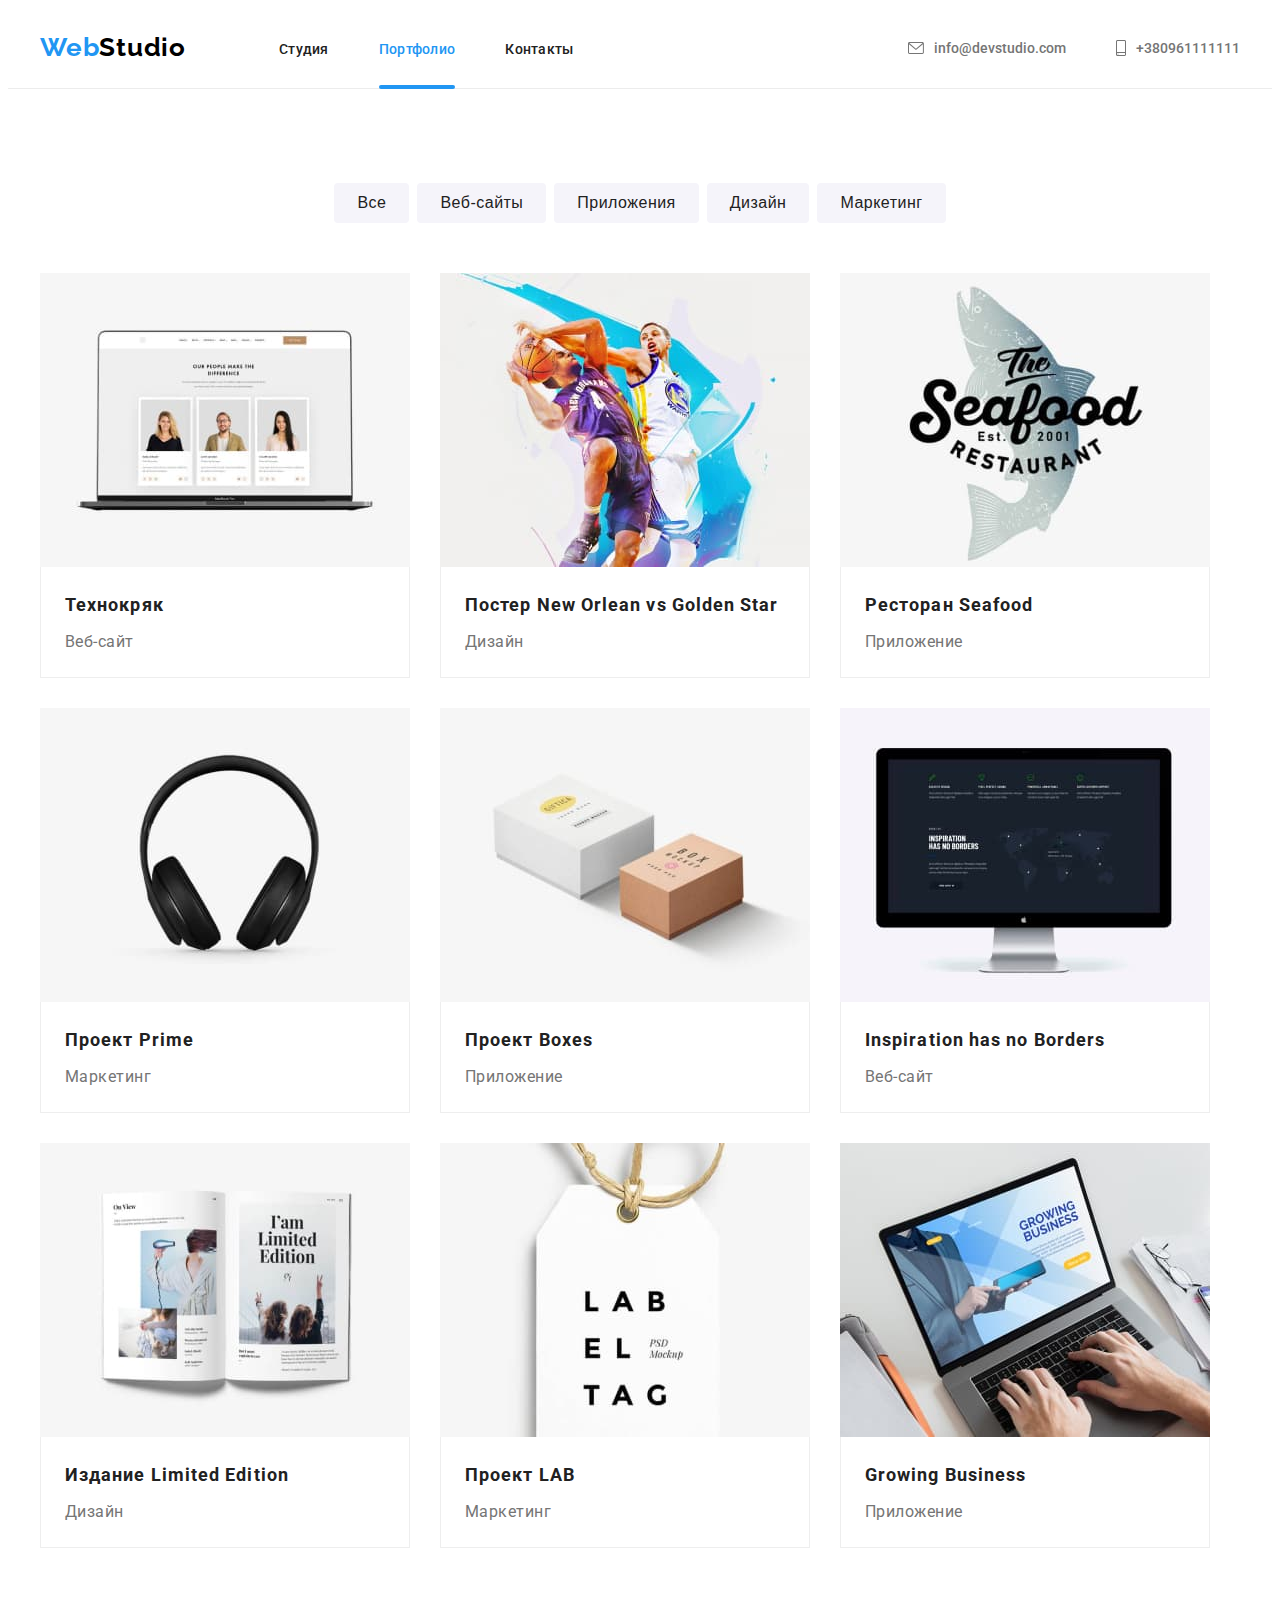
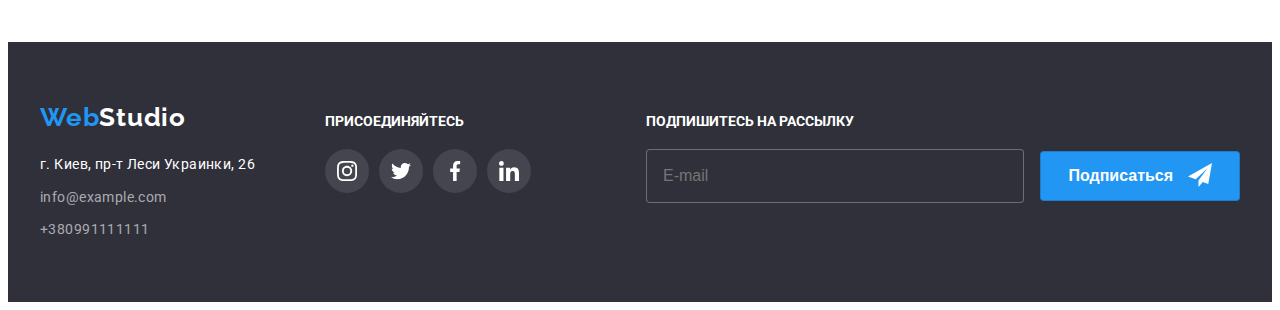
==== portfolio.html @ 917a26b0 "nev" ====
<!DOCTYPE html>
<html lang="ru">
    <head>
        <meta charset="UTF-8">
        <title>homework1</title>
        <link rel="preconnect" href="https://fonts.googleapis.com">
        <link rel="preconnect" href="https://fonts.gstatic.com" crossorigin>
        <link href="https://fonts.googleapis.com/css2?family=Raleway:wght@700&family=Roboto:wght@400;500;700;900&display=swap" rel="stylesheet">
        <link rel="stylesheet" href="https://cdnjs.cloudflare.com/ajax/libs/modern-normalize/1.1.0/modern-normalize.min.css" integrity="sha512-wpPYUAdjBVSE4KJnH1VR1HeZfpl1ub8YT/NKx4PuQ5NmX2tKuGu6U/JRp5y+Y8XG2tV+wKQpNHVUX03MfMFn9Q==" crossorigin="anonymous" referrerpolicy="no-referrer" />
        <link rel="stylesheet" href="./css/styles.css">
    </head>
    <body>
        <!--header-->
        <header class="header"> 
            <div class="container header-container">
            <a class="link header-logo-link" href="">Web<span style="color: black;">Studio</span></a>
            <nav class="nav">
                <ul class="list nav-list">
                    <li class="nav-item"><a class="link" href="./index.html">Студия</a></li>
                    <li class="nav-item"><a class="link link-current" href="./portfolio.html">Портфолио</a></li>
                    <li class="nav-item"><a class="link" href="">Контакты</a></li>
                </ul>
            </nav>
            <ul class="list header-contact">
                <li class=" item header-item">
                    <a class="link link-letter" href="mailto:info@devstudio.com">
                    <svg class="contact-letter" width="16" height="12" >
                        <use href="images/icons.svg#icon-envelope-1"></use>
                    </svg>   
                        info@devstudio.com</a></li>
                <li class="header-item">
                    <a class="link link-letter" href="tel:+380961111111">
                        <svg class="contact-phone" >
                            <use href="images/icons.svg#icon-smartphone-1"></use>
                        </svg>     
                        +380961111111
                    </a></li>
            </ul>
        </div>
        </header>   
    <main>
        <section class="content">
            <div class="container">
            <h1 class="visually-hidden">Фильтры</h1>
        <ul class="list filters-list">
            <li class="filters-item"><button class="filters-btn" type="button">Все</a></li>
            <li class="filters-item"><button class="filters-btn" type="button">Веб-сайты</button></li>
            <li class="filters-item"><button class="filters-btn" type="button">Приложения</button></li>
            <li class="filters-item"><button class="filters-btn" type="button">Дизайн</button></li>
            <li class="filters-item"><button class="filters-btn" type="button">Маркетинг</button></li>
        </ul>
        
   

        <h2 class="visually-hidden content">Секция2</h2>
        <ul class="list content-list">
            <li class="content-item" >
                <a class="link content-link" href="">
                    <div class="content-div">  
                    <img class="images" src="./images/portfolio/img1.jpg" width="370" alt="фото">
                    <div class="content-div-overlay" >
                    <p class="content-text-hidden">Технокряк это современная площадка распространения коронавируса. Компании используют эту платформу для цифрового шпионажа и атак на защищённые сервера конкурентов.</p>
                </div>
            </div>
            <div class="content-border">
                <h3 class="content-title">Технокряк</h3>
        <p class="content-text">Веб-сайт</p>
    </div>
    </a>
    </li>
            <li class="content-item" >
                <a class="link content-link" href="">
                    <div class="content-div">  
                    <img class="images" src="./images/portfolio/img2.jpg" width="370" alt="фото">
                    <div class="content-div-overlay" >
                        <p class="content-text-hidden">Технокряк это современная площадка распространения коронавируса. Компании используют эту платформу для цифрового шпионажа и атак на защищённые сервера конкурентов.</p>
                    </div>
                </div>
                    <div class="content-border">
                <h3 class="content-title">Постер New Orlean vs Golden Star</h3>
        <p class="content-text">Дизайн</p>
    </div>
    </a>
    </li>
            <li class="content-item" >
                <a class="link content-link" href="">
                    <div class="content-div" >
                    <img class="images" src="./images/portfolio/img3.jpg" width="370" alt="фото">
                    <div class="content-div-overlay" >
                    <p class="content-text-hidden">Технокряк это современная площадка распространения коронавируса. Компании используют эту платформу для цифрового шпионажа и атак на защищённые сервера конкурентов.</p>
                </div>
            </div>
                <div class="content-border">
                <h3 class="content-title">Ресторан Seafood</h3>
        <p class="content-text">Приложение</p>
    </div>
    </a>
    </li>
            <li class="content-item" >
                <a class="link content-link" href="">
                    <div class="content-div" >
                    <img class="images" src="./images/portfolio/img4.jpg" width="370" alt="фото">
                <div class="content-div-overlay" >
                    <p class="content-text-hidden">Технокряк это современная площадка распространения коронавируса. Компании используют эту платформу для цифрового шпионажа и атак на защищённые сервера конкурентов.</p>
                </div>
            </div>
                <div class="content-border">
                <h3 class="content-title">Проект Prime</h3>
        <p class="content-text">Маркетинг</p>
    </div>
    </a>
    </li>
            <li class="content-item" >
                <a class="link content-link" href="">
                    <div class="content-div" >
                    <img class="images" src="./images/portfolio/img5.jpg" width="370" alt="фото">
                <div class="content-div-overlay" >
                    <p class="content-text-hidden">Технокряк это современная площадка распространения коронавируса. Компании используют эту платформу для цифрового шпионажа и атак на защищённые сервера конкурентов.</p>
                </div>
            </div>
                <div class="content-border">
                <h3 class="content-title">Проект Boxes</h3>
        <p class="content-text">Приложение</p>
    </div>
    </a>
    </li>
            <li class="content-item" >
                <a class="link content-link" href="">
                    <div class="content-div" >
                    <img class="images" src="./images/portfolio/img6.jpg" width="370" alt="фото">
                <div class="content-div-overlay" >
                    <p class="content-text-hidden">Технокряк это современная площадка распространения коронавируса. Компании используют эту платформу для цифрового шпионажа и атак на защищённые сервера конкурентов.</p>
                </div>
            </div>
                <div class="content-border">
                <h3 class="content-title">Inspiration has no Borders</h3>
        <p class="content-text">Веб-сайт</p>
    </div>
    </a>
    </li>
            <li class="content-item" >
                <a class="link content-link" href="">
                    <div class="content-div" >
                    <img class="images" src="./images/portfolio/img7.jpg" width="370" alt="фото">
                <div class="content-div-overlay" >
                    <p class="content-text-hidden">Технокряк это современная площадка распространения коронавируса. Компании используют эту платформу для цифрового шпионажа и атак на защищённые сервера конкурентов.</p>
                </div>
            </div>
                <div class="content-border">
                <h3 class="content-title">Издание Limited Edition</h3>
        <p class="content-text">Дизайн</p>
    </div>
    </a>
    </li>
            <li class="content-item" >
                <a class="link content-link"  href="">
                    <div class="content-div" >
                    <img class="images" src="./images/portfolio/img8.jpg" width="370" alt="фото">
                <div class="content-div-overlay" >
                    <p class="content-text-hidden">Технокряк это современная площадка распространения коронавируса. Компании используют эту платформу для цифрового шпионажа и атак на защищённые сервера конкурентов.</p>
                </div>
            </div>
                <div class="content-border">
                <h3 class="content-title">Проект LAB</h3>
        <p class="content-text">Маркетинг</p>
    </div>
    </a>
    </li>
            <li class="content-item" >
                <a class="link content-link" href="">
                    <div class="content-div" >
                    <img class="images" src="./images/portfolio/img9.jpg" width="370" alt="фото">
                <div class="content-div-overlay" >
                    <p class="content-text-hidden">Технокряк это современная площадка распространения коронавируса. Компании используют эту платформу для цифрового шпионажа и атак на защищённые сервера конкурентов.</p>
                </div>
            </div>
                <div class="content-border">
                <h3 class="content-title">Growing Business</h3>
        <p class="content-text">Приложение</p>
    </div>
    </a>
    </li>   
            
        </ul>
    </div>
    </section>
</main>
<!--footer-->
<footer class="footer">
    <div class="container footer-wrap ">
        <div class="footer-logos">
    <a class="link footer-logo" href="">Web<span style="color: #FFFFFF;">Studio</span></a>
        <address>
            <ul class=" list footer-list">
            <li class="footer-item">
                <a class="link logo-link" href="https://goo.gl/maps/KPs6RbWNCSLC7qSL6" target="_blank" rel="noopener noreferrer" >г. Киев, пр-т Леси Украинки, 26</a>
            </li>
            <li class="footer-item">   
                <a class="link footer-link" href="mailto:info@example.com">info@example.com</a>
            </li> 
            <li class="footer-item">      
                <a class="link footer-link" href="tel:+380991111111">+380991111111</a>
            </li> 
            </ul>
        </div>
        <div class="footer-icons">
            <h3 class="title footer-title">присоединяйтесь</h3>
            <ul class="list footer-icons-list">
                <li class="item footer-sotial">
                    <a class="link footer-sotial-link" href="">
                        <svg class="footer-svg">
                            <use href="images/icons.svg#icon-instagram-2"></use>
                        </svg>
                    </a>
                </li>
                <li class="item footer-sotial">
                    <a class="link footer-sotial-link" href="">
                        <svg class="footer-svg">
                            <use href="images/icons.svg#icon-twitter-1"></use>
                        </svg>
                    </a>
                </li>
                <li class="item footer-sotial">
                    <a class="link footer-sotial-link" href="">
                        <svg class="footer-svg">
                            <use href="images/icons.svg#facebook-1"></use>
                        </svg>
                    </a>
                </li>
                <li class="item footer-sotial">
                    <a class="link footer-sotial-link" href="">
                        <svg class="footer-svg">
                            <use href="images/icons.svg#icon-linkedin-1"></use>
                        </svg>
                    </a>
                </li>
            </ul>
        </div>
            </address>

<div class="footer-form">
    <form>
        <p class="footer-text-form">Подпишитесь на рассылку</p>
        <label class="footer-label" for="footer-email">
            <input 
            class="footer-input" 
            type="text" 
            name="mail"
            placeholder="E-mail" 
            id="footer-email">
        </label>
        <button class="button footer-form-btn" type="submit" name="Подписаться">Подписаться
            <svg class="footer-form-icon">
            <use href="./images/icons.svg#icon-icon-send-1">
            </svg>
        </button>
    </form>
    </div>
</div>
</footer>    
    
</body>
</html>
---- css/styles.css ----
:root {
  --first-color: #212121;
  --accent-color: #2196f3;
  --second-color: #757575;
  --other-color: #ffffff;
}

html {
  box-sizing: border-box;
}

body {
  font-family: 'Roboto', sans-serif;
  color: var(--first-color);
}

p,
h1,
h2,
h3,
h4 {
  margin: 0;
}

ul {
  margin: 0;
  padding: 0;
}
img {
  display: block;
}

.button {
  cursor: pointer;
}

.container {
  width: 1200px;
  padding-left: 15px;
  padding-right: 15px;
  margin: 0 auto;
}

.list {
  list-style: none;
}
.link {
  text-decoration: none;
}
/* Стилизация header  */
.header {
  border-bottom: 1px solid #ececec;
}

.header-logo-link {
  font-family: 'Raleway';
  font-weight: 700;
  font-size: 26px;
  line-height: 1.19;
  letter-spacing: 0.03em;
  color: var(--accent-color);
  margin-right: 93px;
  padding-top: 24px;
  padding-bottom: 25px;
}

/* Стилизация Nav */

.nav-item .link {
  font-weight: 500;
  font-size: 14px;
  line-height: 1.14;
  letter-spacing: 0.02em;
  color: var(--first-color);
  padding-top: 32px;
  padding-bottom: 32px;
  position: relative;
  transition-property: color;
  transition-timing-function: cubic-bezier(0.4, 0, 0.2, 1);
  transition-duration: 250ms;
}
.nav-item:not(:last-child) {
  margin-right: 50px;
}
.nav-list {
  display: flex;
}
.header-container {
  display: flex;
  align-items: center;
}

.nav-item .link:hover,
.nav-item .link:focus {
  color: var(--accent-color);
}
.nav-list .link-current {
  color: var(--accent-color);
}

.nav-list .link-current::after {
  content: '';
  position: absolute;
  width: 100%;
  height: 4px;
  border-radius: 2px;
  background-color: var(--accent-color);
  left: 0;
  bottom: 0;
}
/* Стилизация контактов */

.header-contact {
  display: flex;
  margin-left: auto;
}

.header-item .link {
  font-weight: 500;
  font-size: 14px;
  line-height: calc(16 / 14);
  color: var(--second-color);
  padding-top: 32px;
  padding-bottom: 32px;
  transition-property: color;
  transition-timing-function: cubic-bezier(0.4, 0, 0.2, 1);
  transition-duration: 250ms;
}

.header-item:not(:last-child) {
  margin-right: 50px;
}

.header-item .link:hover,
.header-item .link:focus {
  color: var(--accent-color);
}
.link-letter {
  display: flex;
  align-items: center;
}

.contact-letter {
  margin-right: 10px;
  fill: currentColor;
  transition-property: fill;
  transition-timing-function: cubic-bezier(0.4, 0, 0.2, 1);
  transition-duration: 250ms;
}

.contact-phone {
  margin-right: 10px;
  fill: currentColor;
  width: 10px;
  height: 16px;
  transition-property: fill;
  transition-timing-function: cubic-bezier(0.4, 0, 0.2, 1);
  transition-duration: 250ms;
}

.link-letter:hover,
.link-letter:focus,
.contact-phone:hover,
.contact-phone:focus {
  fill: var(--accent-color);
}

/* Стилизация main */
.main {
  background: #2f303a;
  text-align: center;
  padding-top: 200px;
  padding-bottom: 200px;
  background-image: linear-gradient(rgba(47, 48, 58, 0.4), rgba(47, 48, 58, 0.4)),
    url(../images/fon.jpg);
  max-width: 1600px;
  margin-left: auto;
  margin-right: auto;
}
.main-title {
  font-weight: 900;
  font-size: 44px;
  line-height: 1.36;
  color: var(--other-color);
  text-transform: uppercase;
  margin-bottom: 30px;
  max-width: 696px;
  letter-spacing: 0.06em;
  margin-left: auto;
  margin-right: auto;
}

.main-btn {
  font-weight: 700;
  font-size: 16px;
  line-height: 1.88;
  color: var(--other-color);
  background-color: var(--accent-color);
  cursor: pointer;
  border-radius: 4px;
  padding: 10px 32px;
  min-width: 200px;
  border-color: transparent;
  transition-property: background-color;
  transition-timing-function: cubic-bezier(0.4, 0, 0.2, 1);
  transition-duration: 250ms;
}

.main-btn:hover,
.main-btn:focus {
  background-color: #188ce8;
}

.visually-hidden {
  position: absolute;
  width: 1px;
  height: 1px;
  margin: -1px;
  border: 0;
  padding: 0;
  white-space: nowrap;
  clip-path: inset(100%);
  clip: rect(0 0 0 0);
  overflow: hidden;
}
.hero {
  padding-top: 94px;
  padding-bottom: 94px;
}

.hero-list {
  display: flex;
}

.hero-title {
  font-weight: 700;
  font-size: 14px;
  line-height: 1.14;
  letter-spacing: 0.03em;
  text-transform: uppercase;
  color: var(--first-color);
  margin-bottom: 10px;
}
.hero-text {
  font-weight: 400;
  font-size: 14px;
  line-height: 1.71;
  letter-spacing: 0.03em;
  color: var(--second-color);
  max-width: 270px;
}

.hero-icons {
  border-radius: 4px;
  width: 270px;
  height: 120px;
  background: #f5f4fa;
  margin-bottom: 30px;
  display: flex;
  justify-content: center;
  align-items: center;
}

.hero-item:not(:last-child) {
  margin-right: 30px;
}

.hero-antenna {
  width: 70px;
  height: 70px;
  justify-content: center;
  align-items: center;
}

.hero-list:not(:last-child) {
  margin-right: 30px;
}
/* Стилизация pre-about */
.pre-about {
  padding-bottom: 94px;
}
.pre-about-list {
  display: flex;
}

.pre-about-item:not(:nth-child(3n)) {
  margin-right: 30px;
}

.pre-about-title {
  font-weight: 700;
  font-size: 36px;
  line-height: 1.17;
  text-align: center;
  letter-spacing: 0.03em;
  color: var(--first-color);
  margin-bottom: 50px;
}

.pre-about-item {
  position: relative;
}
.pre-about-text {
  font-weight: 700;
  font-size: 14px;
  line-height: calc(16 / 14);
  color: var(--other-color);

  text-transform: uppercase;
  text-align: center;
}

.pre-about-div {
  width: 100%;
  height: 70px;
  display: flex;
  background-color: rgba(47, 48, 58, 0.8);
  justify-content: center;
  align-items: center;
  position: absolute;
  bottom: 0;
}

/* Стилизация about */
.about {
  background: #f5f4fa;
  padding-top: 94px;
  padding-bottom: 94px;
}

.about-list {
  display: flex;
}

.about-title {
  font-weight: 700;
  font-size: 36px;
  line-height: 1.17;
  text-align: center;
  letter-spacing: 0.03em;
  margin-bottom: 50px;
}

.about-item {
  box-shadow: 0px 1px 3px rgba(0, 0, 0, 0.12), 0px 1px 1px rgba(0, 0, 0, 0.14),
    0px 2px 1px rgba(0, 0, 0, 0.2);
  border-radius: 0px 0px 4px 4px;
  background: #ffffff;
}

.about-item:not(:nth-child(4n)) {
  margin-right: 30px;
}

.about-border {
  padding-top: 30px;
  padding-bottom: 30px;
}

.about-after-title {
  font-weight: 500;
  font-size: 16px;
  line-height: 1.19;
  text-align: center;
  letter-spacing: 0.03em;
  color: var(--first-color);
  margin-bottom: 10px;
}
.about-text {
  font-size: 16px;
  line-height: 1.19;
  text-align: center;
  letter-spacing: 0.03em;
  color: var(--second-color);
  margin-bottom: 16px;
}

.icons-about {
  display: flex;
  justify-content: center;
}
.icons-about-item {
  width: 44px;
  height: 44px;
  display: flex;
}
.icons-about-item:not(:last-child) {
  margin-right: 10px;
}

.icons-about-svg {
  width: 22px;
  height: 22px;
  fill: currentColor;
}

.icons-about-link {
  background-color: #ffffff;
  border-radius: 50%;
  display: flex;
  width: 44px;
  height: 44px;
  align-items: center;
  justify-content: center;
  color: #afb1b8;
  transition-property: color, background-color;
  transition-timing-function: cubic-bezier(0.4, 0, 0.2, 1);
  transition-duration: 250ms;
}
.icons-about-link:hover,
.icons-about-link:focus {
  background-color: var(--accent-color);
  color: #ffffff;
}

/* Стилизация clients */

.clients {
  padding-top: 94px;
  padding-bottom: 94px;
}

.clients-title {
  font-weight: 700;
  font-size: 36px;
  line-height: calc(42 / 36);
  color: var(--first-color);
  text-align: center;
  margin-bottom: 50px;
}

.clients-list {
  display: flex;
}

.clients-link {
  width: 170px;
  height: 92px;
  border-color: #afb1b8;
  border-radius: 4px;
  border-width: 1px;
  border-style: solid;
  display: flex;
  justify-content: center;
  align-items: center;
  color: #afb1b8;
  transition-property: border-color, color;
  transition-timing-function: cubic-bezier(0.4, 0, 0.2, 1);
  transition-duration: 250ms;
}
.clients-item:not(:last-child) {
  margin-right: 30px;
}

.clients-svg {
  fill: currentColor;
  width: 106px;
  height: 60px;
}

.clients-link:hover,
.clients-link:focus {
  border-color: var(--accent-color);
  color: var(--accent-color);
}
/* Стилизация footer */

.logo-link:hover,
.logo-link:focus {
  color: grey;
}

.footer {
  background-color: #2f303a;
  padding-top: 60px;
  padding-bottom: 60px;
}

.footer-logo {
  font-family: 'Raleway';
  font-weight: 700;
  font-size: 26px;
  line-height: 1.19;
  letter-spacing: 0.03em;
  color: var(--accent-color);
  margin-bottom: 20px;
  display: block;
}

.footer-item:not(:last-child) {
  margin-bottom: 9px;
}

.logo-link {
  font-style: normal;
  font-size: 14px;
  line-height: 1.71;
  letter-spacing: 0.03em;
  color: var(--other-color);

  display: block;
}
.footer-link {
  font-style: normal;
  font-size: 14px;
  line-height: 1.71;
  letter-spacing: 0.03em;
  color: rgba(255, 255, 255, 0.6);
  display: block;
  transition-property: color;
  transition-timing-function: cubic-bezier(0.4, 0, 0.2, 1);
  transition-duration: 250ms;
}

.footer-link:hover,
.footer-link:focus {
  color: grey;
}

.footer-title {
  font-weight: 700;
  font-size: 14px;
  line-height: calc(16 / 14);
  text-transform: uppercase;
  color: var(--other-color);
  display: block;
  margin-bottom: 20px;
  font-style: normal;
}

.footer-icons-list {
  display: flex;
  padding: 0;
  margin: 0;
}
.footer-sotial {
  width: 44px;
  height: 44px;
}
.footer-sotial-link {
  border-radius: 50%;
  background-color: rgba(255, 255, 255, 0.1);
  display: flex;
  justify-content: center;
  align-items: center;
  width: 44px;
  height: 44px;
  transition-property: background-color;
  transition-timing-function: cubic-bezier(0.4, 0, 0.2, 1);
  transition-duration: 250ms;
}

.footer-sotial-link:hover,
.footer-sotial-link:focus {
  background-color: var(--accent-color);
}

.footer-sotial:not(:last-child) {
  margin-right: 10px;
}

.footer-svg {
  fill: var(--other-color);
  width: 20px;
  height: 20px;
}

.footer-wrap {
  display: flex;
  align-items: baseline;
}
.footer-logos {
  margin-right: 70px;
}

.footer-form {
  display: flex;
  justify-content: flex-end;
  margin-left: 93px;
  flex-grow: 1;
}
.footer-text-form {
  font-weight: 700;
  font-size: 14px;
  line-height: calc(16 / 14);
  color: var(--other-color);
  margin-bottom: 20px;
  text-transform: uppercase;
}

.footer-input {
  border-radius: 4px;
  border: 1px solid rgba(255, 255, 255, 0.3);
  font-weight: 400;
  font-size: 16px;
  line-height: calc(20 / 16);
  color: rgba(255, 255, 255, 0.6);
  background-color: #2f303a;
  outline: none;
  width: 358px;
  height: 50px;
  margin-right: 12px;
  padding-left: 16px;
}

.footer-form-btn {
  width: 200px;
  height: 50px;
  background-color: var(--accent-color);
  color: var(--other-color);
  font-weight: 700;
  font-size: 16px;
  line-height: calc(30 / 16);
  border-radius: 4px;
  border: 1px solid rgba(0, 0, 0, 0.15);
  transition-property: background-color;
  transition-timing-function: cubic-bezier(0.4, 0, 0.2, 1);
  transition-duration: 250ms;
}

.footer-form-btn:hover,
.footer-form-btn:focus {
  background-color: #188ce8;
}

.footer-form-icon {
  width: 24px;
  height: 24px;
  margin-left: 10px;
  margin-bottom: -6px;
}

/* Стилизация фильтров */

.filters-btn:hover,
.filters-btn:focus {
  color: var(--other-color);
  background-color: var(--accent-color);
}
.filters-btn {
  font-weight: 500;
  font-size: 16px;
  line-height: 1.62;
  text-align: center;
  letter-spacing: 0.03em;
  color: var(--first-color);
  background: #f5f4fa;
  border-radius: 4px;
  border: 1px solid transparent;
  padding: 6px 22px;
  transition-property: box-shadow, color, background-color;
  transition-timing-function: cubic-bezier(0.4, 0, 0.2, 1);
  transition-duration: 250ms;
}

.filters-btn:hover,
.filters-btn:focus {
  box-shadow: 0 2px 2px rgba(0, 0, 0, 0.12), 0 1px 2px rgba(0, 0, 0, 0.08),
    0 3px 2px rgba(0, 0, 0, 0.1);
}

/* Стилизация контенту */

.content {
  padding-top: 94px;
  padding-bottom: 94px;
}

.filters-list {
  margin-bottom: 50px;
  display: flex;
  justify-content: center;
}

.filters-item:not(:last-child) {
  margin-right: 8px;
}

.content-list {
  display: flex;
  flex-wrap: wrap;
}

.content-link {
  transition-property: box-shadow;
  transition-timing-function: cubic-bezier(0.4, 0, 0.2, 1);
  transition-duration: 250ms;
}

.content-link:hover,
.content-link:focus {
  box-shadow: 1px 4px 6px rgba(0, 0, 0, 0.16), 0 4px 4px rgba(0, 0, 0, 0.06),
    0 1px 1px rgba(0, 0, 0, 0.12);
  display: block;
}

.content-item {
  width: 370px;
}

.content-border {
  background: var(--other-color);
  border-left: 1px solid #eeeeee;
  border-right: 1px solid #eeeeee;
  border-bottom: 1px solid #eeeeee;
  padding-top: 20px;
  padding-bottom: 20px;
  padding-right: 24px;
  padding-left: 24px;
}

.content-item:not(:nth-last-child(-n + 3)) {
  margin-bottom: 30px;
}
.content-item:not(:nth-child(3n)) {
  margin-right: 30px;
}

.content-title {
  font-weight: 700;
  font-size: 18px;
  line-height: 2;
  letter-spacing: 0.06em;
  color: var(--first-color);
  margin-bottom: 4px;
}

.content-text {
  font-style: normal;
  font-size: 16px;
  line-height: 1.87;
  letter-spacing: 0.03em;
  color: var(--second-color);
  list-style: none;
}
.content-text-hidden {
  font-weight: 400;
  font-size: 18px;
  line-height: calc(28 / 18);
  color: var(--other-color);
  width: 322px;
  letter-spacing: 3%;
  padding-top: 63px;
  padding-left: 24px;
}

.content-div {
  position: relative;
  overflow: hidden;
}

.content-div-overlay {
  position: absolute;
  background-color: var(--accent-color);
  width: 100%;
  height: 100%;
  top: 0;
  left: 0;
  transform: translateY(100%);
  transition-property: transform;
  transition-timing-function: cubic-bezier(0.4, 0, 0.2, 1);
  transition-duration: 250ms;
}

.content-item:hover .content-div-overlay,
.content-item:focus .content-div-overlay {
  transform: translateY(0);
}

.backdrop {
  position: fixed;
  background-color: rgba(0, 0, 0, 0.2);
  width: 100vw;
  height: 100vh;
  top: 0;
  transition: opacity 250ms cubic-bezier(0.4, 0, 0.2, 1);
}

.modal {
  position: absolute;
  width: 528px;
  height: 581px;
  background-color: var(--other-color);
  border-radius: 4px;
  top: 50%;
  left: 50%;
  transform: translate(-50%, -50%);
  padding: 40px;
}
.modal-close {
  width: 30px;
  height: 30px;
  border-radius: 50%;
  position: absolute;
  right: 0;
  top: 8px;
  right: 8px;
  border: 1px solid rgba(0, 0, 0, 0.1);
  background-color: var(--other-color);
  transition: border 250ms cubic-bezier(0.4, 0, 0.2, 1);
}

/* .modal-close:hover,
.modal-close:focus {
  border: 1px solid var(--accent-color);
} */

.modal-svg {
  width: 18px;
  height: 18px;
  display: flex;
  justify-content: center;
  align-items: center;
  transition: fill 250ms cubic-bezier(0.4, 0, 0.2, 1);
}

.modal-svg:hover,
.modal-svg:focus {
  fill: var(--accent-color);
}

.backdrop .is-hidden .modal {
  transform: rotate(360deg);
}
.is-hidden {
  opacity: 0;
  pointer-events: none;
  visibility: hidden;
}

.modal-form {
  font-weight: 700;
  font-size: 20px;
  line-height: calc(23 / 20);
  color: var(--first-color);
  text-align: center;
  margin-bottom: 12px;
}

.modal-lable {
  display: block;
  font-weight: 400;
  font-size: 12px;
  line-height: calc(14 / 12);
  color: var(--second-color);
  margin-bottom: 4px;
}

.comments {
  width: 100%;
  height: 120px;
  border-radius: 4px;
  border: 1px solid rgba(33, 33, 33, 0.2);
  resize: none;
  padding: 12px 16px;
  outline: none;
  transition: border 250ms cubic-bezier(0.4, 0, 0.2, 1);
}

.comments:hover,
.comments:focus {
  border: 1px solid var(--accent-color);
}

.comments::placeholder {
  color: rgba(117, 117, 117, 0.5);
  font-weight: 400;
  font-size: 12px;
  line-height: calc(14 / 12);
}

.modal-batton {
  width: 200px;
  height: 50px;
  background-color: var(--accent-color);
  color: var(--other-color);
  font-weight: 700;
  font-size: 16px;
  line-height: calc(30 / 16);
  border-radius: 4px;
  border: 1px solid rgba(0, 0, 0, 0.15);
  letter-spacing: 6%;
  box-shadow: 0 4px 4px rgba(0, 0, 0, 0.15);
  transition-property: background-color;
  transition-timing-function: cubic-bezier(0.4, 0, 0.2, 1);
  transition-duration: 250ms;
}

.modal-batton:hover,
.modal-batton:focus {
  background-color: #188ce8;
}

.modal-link {
  border-bottom: 1px solid #188ce8;
  color: #188ce8;
  margin-left: 3px;
}

.div-check {
  display: flex;
  margin-top: 20px;
  align-items: center;
  justify-content: center;
}

.modal-lables {
  font-weight: 400;
  font-size: 14px;
  display: flex;
  justify-content: center;
  align-items: center;
}

.span-check {
  width: 16px;
  height: 15px;
  margin-right: 7px;
  border: 1px solid var(--first-color);
}

.svg-check {
  width: 16px;
  height: 15px;
  display: flex;
  justify-content: center;
  align-items: center;
  fill: var(--other-color);
}

.input-check:checked + .modal-lables span {
  background-color: var(--accent-color);
  border: none;
}

.span-check {
  transition: fill 250ms cubic-bezier(0.4, 0, 0.2, 1);
}

.input-check:checked .svg-check {
  fill: var(--other-color);
}

.button-modal {
  display: flex;
  justify-content: center;
  align-items: center;
  margin-top: 30px;
  transition: background-color 250ms cubic-bezier(0.4, 0, 0.2, 1);
}
.div-forms {
  position: relative;
}

.svg-form {
  position: absolute;
  left: 12px;
  top: 55%;
  transform: translateY(-50%);
  width: 18px;
  height: 18px;
  transition: fill 250ms cubic-bezier(0.4, 0, 0.2, 1);
}
.modal-input {
  width: 100%;
  height: 40px;
  margin-bottom: 10px;
  border-radius: 4px;
  border: 1px solid rgba(33, 33, 33, 0.2);
  padding-left: 42px;
  outline: none;
  transition: border 250ms cubic-bezier(0.4, 0, 0.2, 1);
}

.modal-input:hover + .svg-form,
.modal-input:focus + .svg-form {
  fill: var(--accent-color);
}

.modal-input:hover,
.modal-input:focus {
  border: 1px solid var(--accent-color);
}
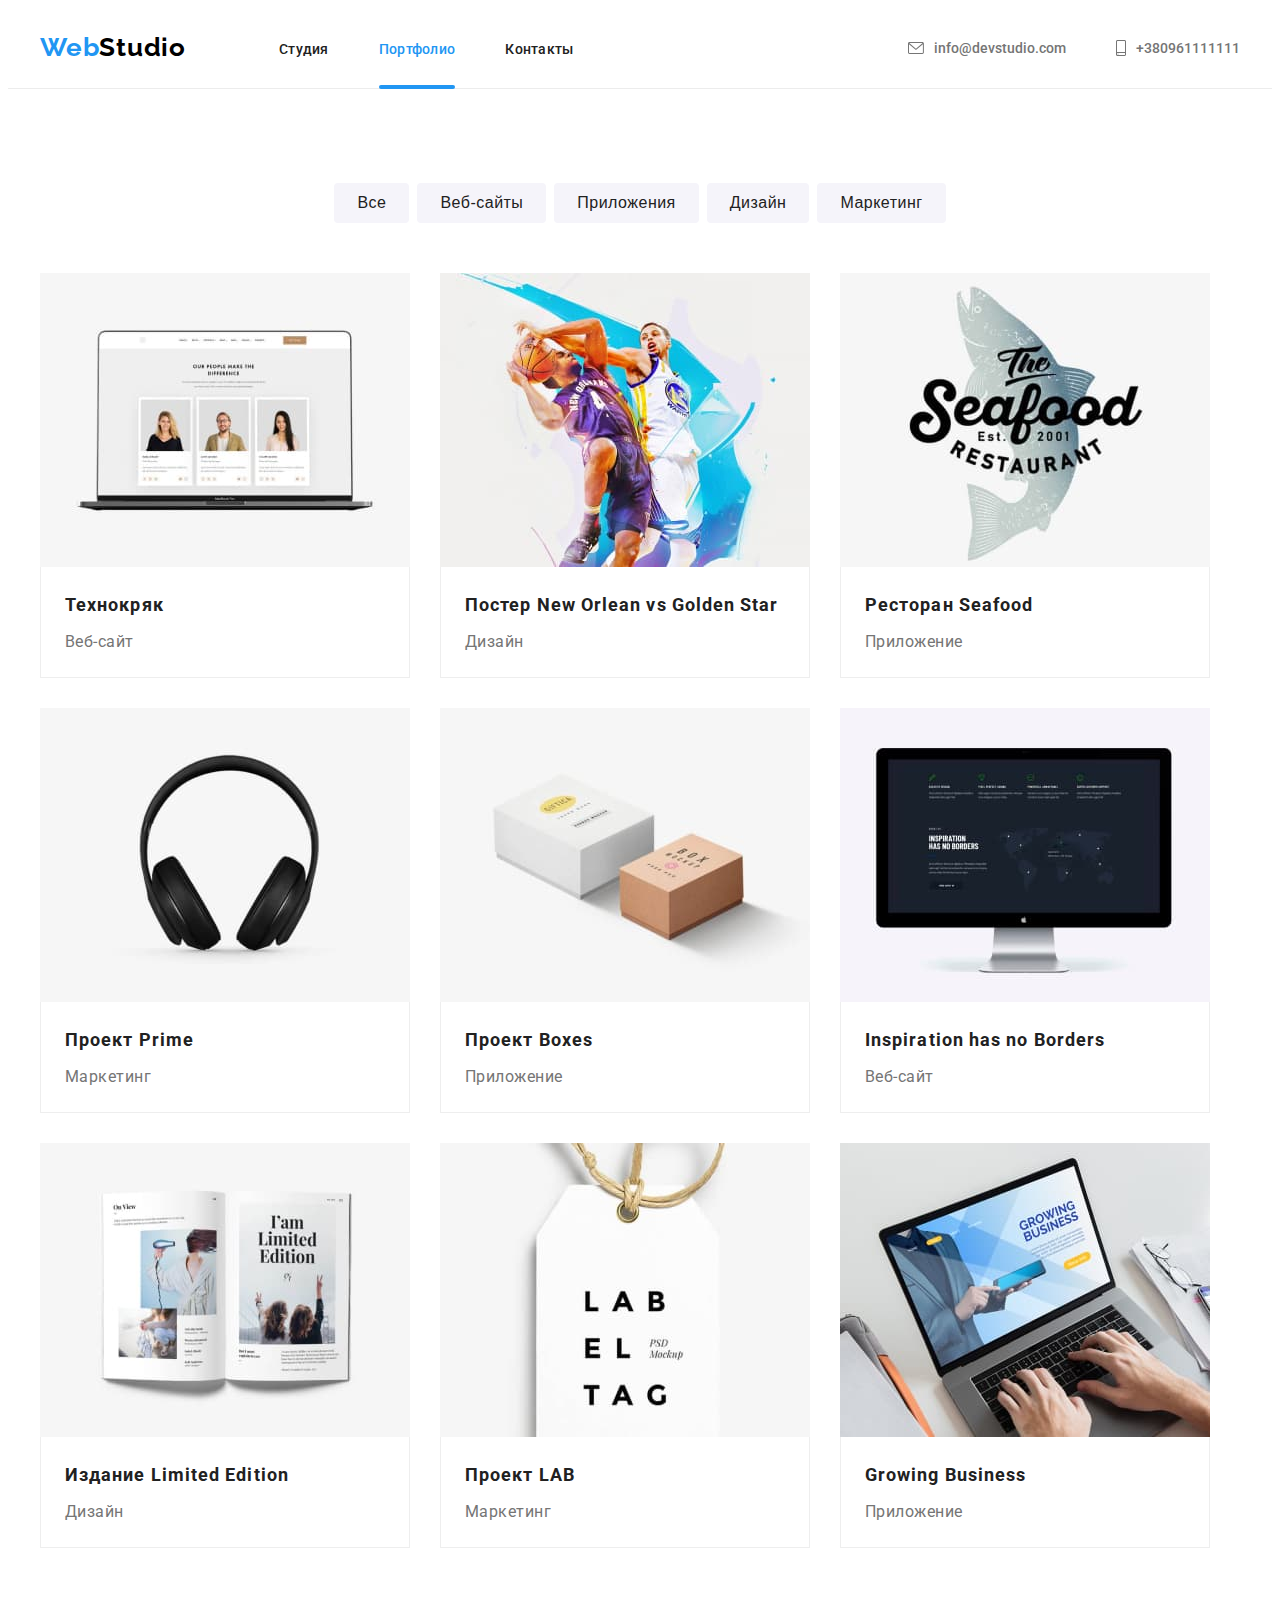
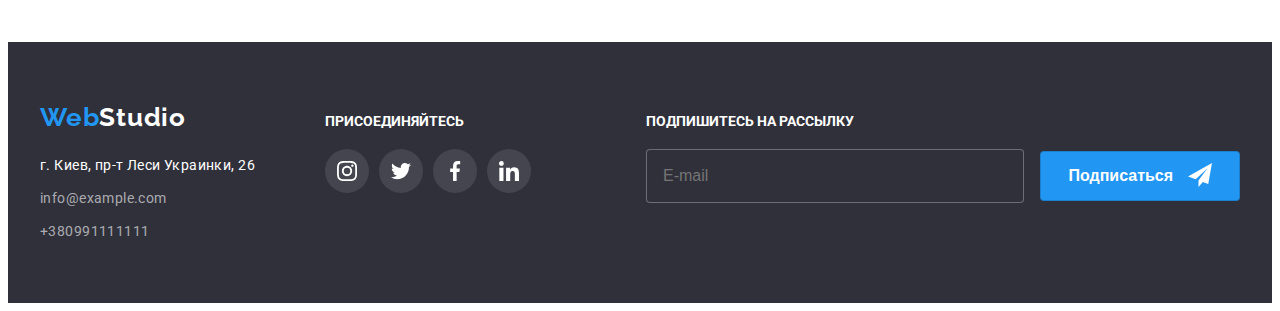
==== commit 3b2a4b65: "nev3" ====
--- a/portfolio.html
+++ b/portfolio.html
@@ -8,175 +8,188 @@
         <link href="https://fonts.googleapis.com/css2?family=Raleway:wght@700&family=Roboto:wght@400;500;700;900&display=swap" rel="stylesheet">
         <link rel="stylesheet" href="https://cdnjs.cloudflare.com/ajax/libs/modern-normalize/1.1.0/modern-normalize.min.css" integrity="sha512-wpPYUAdjBVSE4KJnH1VR1HeZfpl1ub8YT/NKx4PuQ5NmX2tKuGu6U/JRp5y+Y8XG2tV+wKQpNHVUX03MfMFn9Q==" crossorigin="anonymous" referrerpolicy="no-referrer" />
         <link rel="stylesheet" href="./css/styles.css">
+        <link rel="stylesheet" href="./css/main.min.css">
     </head>
     <body>
         <!--header-->
-        <header class="header"> 
+        <header class="header">
             <div class="container header-container">
-            <a class="link header-logo-link" href="">Web<span style="color: black;">Studio</span></a>
+                <a class="link logo header-container__logo-header" href="">Web<span style="color: black;">Studio</span></a>
             <nav class="nav">
-                <ul class="list nav-list">
-                    <li class="nav-item"><a class="link" href="./index.html">Студия</a></li>
-                    <li class="nav-item"><a class="link link-current" href="./portfolio.html">Портфолио</a></li>
-                    <li class="nav-item"><a class="link" href="">Контакты</a></li>
+                <ul class="list contact-list">
+                    <li class="contact-list__item"><a class="link contact-list__link " href="./index.html">Студия</a></li>
+                    <li class="contact-list__item"><a class="link contact-list__link contact-list--current" href="./portfolio.html">Портфолио</a></li>
+                    <li class="contact-list__item"><a class="link contact-list__link" href="">Контакты</a></li>
                 </ul>
             </nav>
             <ul class="list header-contact">
-                <li class=" item header-item">
-                    <a class="link link-letter" href="mailto:info@devstudio.com">
-                    <svg class="contact-letter" width="16" height="12" >
+                <li class=" item header-contact__item">
+                    <a class="link header-contact__letter" href="mailto:info@devstudio.com">
+                    <svg class="header-contact__svg" width="16" height="12" >
                         <use href="images/icons.svg#icon-envelope-1"></use>
-                    </svg>   
-                        info@devstudio.com</a></li>
-                <li class="header-item">
-                    <a class="link link-letter" href="tel:+380961111111">
-                        <svg class="contact-phone" >
+                    </svg> info@devstudio.com
+                    </a>
+                </li>
+                <li class="header-contact__item">
+                    <a class="link header-contact__letter" href="tel:+380961111111">
+                        <svg class="header-contact__phone" >
                             <use href="images/icons.svg#icon-smartphone-1"></use>
                         </svg>     
                         +380961111111
-                    </a></li>
+                    </a>
+                </li>
             </ul>
-        </div>
-        </header>   
+            </div>
+        </header>     
     <main>
         <section class="content">
             <div class="container">
             <h1 class="visually-hidden">Фильтры</h1>
         <ul class="list filters-list">
-            <li class="filters-item"><button class="filters-btn" type="button">Все</a></li>
-            <li class="filters-item"><button class="filters-btn" type="button">Веб-сайты</button></li>
-            <li class="filters-item"><button class="filters-btn" type="button">Приложения</button></li>
-            <li class="filters-item"><button class="filters-btn" type="button">Дизайн</button></li>
-            <li class="filters-item"><button class="filters-btn" type="button">Маркетинг</button></li>
+            <li class="filters-list__item">
+                <button class="filters-btn" type="button">Все</button>
+            </li>
+            <li class="filters-list__item">
+                <button class="filters-btn" type="button">Веб-сайты</button>
+            </li>
+            <li class="filters-list__item">
+                <button class="filters-btn" type="button">Приложения</button>
+            </li>
+            <li class="filters-list__item">
+                <button class="filters-btn" type="button">Дизайн</button>
+            </li>
+            <li class="filters-list__item">
+                <button class="filters-btn" type="button">Маркетинг</button>
+            </li>
         </ul>
         
    
 
         <h2 class="visually-hidden content">Секция2</h2>
         <ul class="list content-list">
-            <li class="content-item" >
-                <a class="link content-link" href="">
+            <li class="content-list__item" >
+                <a class="link content-list__link" href="">
                     <div class="content-div">  
-                    <img class="images" src="./images/portfolio/img1.jpg" width="370" alt="фото">
-                    <div class="content-div-overlay" >
-                    <p class="content-text-hidden">Технокряк это современная площадка распространения коронавируса. Компании используют эту платформу для цифрового шпионажа и атак на защищённые сервера конкурентов.</p>
+                    <img class="img" src="./images/portfolio/img1.jpg" width="370" alt="фото">
+                    <div class="content-overlay" >
+                    <p class="content-overlay__text-hidden">Технокряк это современная площадка распространения коронавируса. Компании используют эту платформу для цифрового шпионажа и атак на защищённые сервера конкурентов.</p>
                 </div>
             </div>
             <div class="content-border">
-                <h3 class="content-title">Технокряк</h3>
-        <p class="content-text">Веб-сайт</p>
-    </div>
-    </a>
-    </li>
-            <li class="content-item" >
-                <a class="link content-link" href="">
+                <h3 class="content-border__title">Технокряк</h3>
+        <p class="content-border__text">Веб-сайт</p>
+    </div>
+    </a>
+    </li>
+            <li class="content-list__item" >
+                <a class="link content-list__link" href="">
                     <div class="content-div">  
-                    <img class="images" src="./images/portfolio/img2.jpg" width="370" alt="фото">
-                    <div class="content-div-overlay" >
-                        <p class="content-text-hidden">Технокряк это современная площадка распространения коронавируса. Компании используют эту платформу для цифрового шпионажа и атак на защищённые сервера конкурентов.</p>
+                    <img class="img" src="./images/portfolio/img2.jpg" width="370" alt="фото">
+                    <div class="content-overlay" >
+                        <p class="content-overlay__text-hidden">Технокряк это современная площадка распространения коронавируса. Компании используют эту платформу для цифрового шпионажа и атак на защищённые сервера конкурентов.</p>
                     </div>
                 </div>
                     <div class="content-border">
-                <h3 class="content-title">Постер New Orlean vs Golden Star</h3>
-        <p class="content-text">Дизайн</p>
-    </div>
-    </a>
-    </li>
-            <li class="content-item" >
-                <a class="link content-link" href="">
-                    <div class="content-div" >
-                    <img class="images" src="./images/portfolio/img3.jpg" width="370" alt="фото">
-                    <div class="content-div-overlay" >
-                    <p class="content-text-hidden">Технокряк это современная площадка распространения коронавируса. Компании используют эту платформу для цифрового шпионажа и атак на защищённые сервера конкурентов.</p>
-                </div>
-            </div>
-                <div class="content-border">
-                <h3 class="content-title">Ресторан Seafood</h3>
-        <p class="content-text">Приложение</p>
-    </div>
-    </a>
-    </li>
-            <li class="content-item" >
-                <a class="link content-link" href="">
-                    <div class="content-div" >
-                    <img class="images" src="./images/portfolio/img4.jpg" width="370" alt="фото">
-                <div class="content-div-overlay" >
-                    <p class="content-text-hidden">Технокряк это современная площадка распространения коронавируса. Компании используют эту платформу для цифрового шпионажа и атак на защищённые сервера конкурентов.</p>
-                </div>
-            </div>
-                <div class="content-border">
-                <h3 class="content-title">Проект Prime</h3>
-        <p class="content-text">Маркетинг</p>
-    </div>
-    </a>
-    </li>
-            <li class="content-item" >
-                <a class="link content-link" href="">
-                    <div class="content-div" >
-                    <img class="images" src="./images/portfolio/img5.jpg" width="370" alt="фото">
-                <div class="content-div-overlay" >
-                    <p class="content-text-hidden">Технокряк это современная площадка распространения коронавируса. Компании используют эту платформу для цифрового шпионажа и атак на защищённые сервера конкурентов.</p>
-                </div>
-            </div>
-                <div class="content-border">
-                <h3 class="content-title">Проект Boxes</h3>
-        <p class="content-text">Приложение</p>
-    </div>
-    </a>
-    </li>
-            <li class="content-item" >
-                <a class="link content-link" href="">
-                    <div class="content-div" >
-                    <img class="images" src="./images/portfolio/img6.jpg" width="370" alt="фото">
-                <div class="content-div-overlay" >
-                    <p class="content-text-hidden">Технокряк это современная площадка распространения коронавируса. Компании используют эту платформу для цифрового шпионажа и атак на защищённые сервера конкурентов.</p>
-                </div>
-            </div>
-                <div class="content-border">
-                <h3 class="content-title">Inspiration has no Borders</h3>
-        <p class="content-text">Веб-сайт</p>
-    </div>
-    </a>
-    </li>
-            <li class="content-item" >
-                <a class="link content-link" href="">
-                    <div class="content-div" >
-                    <img class="images" src="./images/portfolio/img7.jpg" width="370" alt="фото">
-                <div class="content-div-overlay" >
-                    <p class="content-text-hidden">Технокряк это современная площадка распространения коронавируса. Компании используют эту платформу для цифрового шпионажа и атак на защищённые сервера конкурентов.</p>
-                </div>
-            </div>
-                <div class="content-border">
-                <h3 class="content-title">Издание Limited Edition</h3>
-        <p class="content-text">Дизайн</p>
-    </div>
-    </a>
-    </li>
-            <li class="content-item" >
-                <a class="link content-link"  href="">
-                    <div class="content-div" >
-                    <img class="images" src="./images/portfolio/img8.jpg" width="370" alt="фото">
-                <div class="content-div-overlay" >
-                    <p class="content-text-hidden">Технокряк это современная площадка распространения коронавируса. Компании используют эту платформу для цифрового шпионажа и атак на защищённые сервера конкурентов.</p>
-                </div>
-            </div>
-                <div class="content-border">
-                <h3 class="content-title">Проект LAB</h3>
-        <p class="content-text">Маркетинг</p>
-    </div>
-    </a>
-    </li>
-            <li class="content-item" >
-                <a class="link content-link" href="">
-                    <div class="content-div" >
-                    <img class="images" src="./images/portfolio/img9.jpg" width="370" alt="фото">
-                <div class="content-div-overlay" >
-                    <p class="content-text-hidden">Технокряк это современная площадка распространения коронавируса. Компании используют эту платформу для цифрового шпионажа и атак на защищённые сервера конкурентов.</p>
-                </div>
-            </div>
-                <div class="content-border">
-                <h3 class="content-title">Growing Business</h3>
-        <p class="content-text">Приложение</p>
+                <h3 class="content-border__title">Постер New Orlean vs Golden Star</h3>
+        <p class="content-border__text">Дизайн</p>
+    </div>
+    </a>
+    </li>
+            <li class="content-list__item" >
+                <a class="link content-list__link" href="">
+                    <div class="content-div" >
+                    <img class="img" src="./images/portfolio/img3.jpg" width="370" alt="фото">
+                    <div class="content-overlay" >
+                    <p class="content-overlay__text-hidden">Технокряк это современная площадка распространения коронавируса. Компании используют эту платформу для цифрового шпионажа и атак на защищённые сервера конкурентов.</p>
+                </div>
+            </div>
+                <div class="content-border">
+                <h3 class="content-border__title">Ресторан Seafood</h3>
+        <p class="content-border__text">Приложение</p>
+    </div>
+    </a>
+    </li>
+            <li class="content-list__item" >
+                <a class="link content-list__link" href="">
+                    <div class="content-div" >
+                    <img class="img" src="./images/portfolio/img4.jpg" width="370" alt="фото">
+                <div class="content-overlay" >
+                    <p class="content-overlay__text-hidden">Технокряк это современная площадка распространения коронавируса. Компании используют эту платформу для цифрового шпионажа и атак на защищённые сервера конкурентов.</p>
+                </div>
+            </div>
+                <div class="content-border">
+                <h3 class="content-border__title">Проект Prime</h3>
+        <p class="content-border__text">Маркетинг</p>
+    </div>
+    </a>
+    </li>
+            <li class="content-list__item" >
+                <a class="link content-list__link" href="">
+                    <div class="content-div" >
+                    <img class="img" src="./images/portfolio/img5.jpg" width="370" alt="фото">
+                <div class="content-overlay" >
+                    <p class="content-overlay__text-hidden">Технокряк это современная площадка распространения коронавируса. Компании используют эту платформу для цифрового шпионажа и атак на защищённые сервера конкурентов.</p>
+                </div>
+            </div>
+                <div class="content-border">
+                <h3 class="content-border__title">Проект Boxes</h3>
+        <p class="content-border__text">Приложение</p>
+    </div>
+    </a>
+    </li>
+            <li class="content-list__item" >
+                <a class="link content-list__link" href="">
+                    <div class="content-div" >
+                    <img class="img" src="./images/portfolio/img6.jpg" width="370" alt="фото">
+                <div class="content-overlay" >
+                    <p class="content-overlay__text-hidden">Технокряк это современная площадка распространения коронавируса. Компании используют эту платформу для цифрового шпионажа и атак на защищённые сервера конкурентов.</p>
+                </div>
+            </div>
+                <div class="content-border">
+                <h3 class="content-border__title">Inspiration has no Borders</h3>
+        <p class="content-border__text">Веб-сайт</p>
+    </div>
+    </a>
+    </li>
+            <li class="content-list__item" >
+                <a class="link content-list__link" href="">
+                    <div class="content-div" >
+                    <img class="img" src="./images/portfolio/img7.jpg" width="370" alt="фото">
+                <div class="content-overlay" >
+                    <p class="content-overlay__text-hidden">Технокряк это современная площадка распространения коронавируса. Компании используют эту платформу для цифрового шпионажа и атак на защищённые сервера конкурентов.</p>
+                </div>
+            </div>
+                <div class="content-border">
+                <h3 class="content-border__title">Издание Limited Edition</h3>
+        <p class="content-border__text">Дизайн</p>
+    </div>
+    </a>
+    </li>
+            <li class="content-list__item" >
+                <a class="link content-list__link"  href="">
+                    <div class="content-div" >
+                    <img class="img" src="./images/portfolio/img8.jpg" width="370" alt="фото">
+                <div class="content-overlay" >
+                    <p class="content-overlay__text-hidden">Технокряк это современная площадка распространения коронавируса. Компании используют эту платформу для цифрового шпионажа и атак на защищённые сервера конкурентов.</p>
+                </div>
+            </div>
+                <div class="content-border">
+                <h3 class="content-border__title">Проект LAB</h3>
+        <p class="content-border__text">Маркетинг</p>
+    </div>
+    </a>
+    </li>
+            <li class="content-list__item" >
+                <a class="link content-list__link" href="">
+                    <div class="content-div" >
+                    <img class="img" src="./images/portfolio/img9.jpg" width="370" alt="фото">
+                <div class="content-overlay" >
+                    <p class="content-overlay__text-hidden">Технокряк это современная площадка распространения коронавируса. Компании используют эту платформу для цифрового шпионажа и атак на защищённые сервера конкурентов.</p>
+                </div>
+            </div>
+                <div class="content-border">
+                <h3 class="content-border__title">Growing Business</h3>
+        <p class="content-border__text">Приложение</p>
     </div>
     </a>
     </li>   
@@ -189,75 +202,71 @@
 <footer class="footer">
     <div class="container footer-wrap ">
         <div class="footer-logos">
-    <a class="link footer-logo" href="">Web<span style="color: #FFFFFF;">Studio</span></a>
+    <a class="link footer-logos__link" href="">Web<span style="color: #FFFFFF;">Studio</span></a>
         <address>
             <ul class=" list footer-list">
-            <li class="footer-item">
-                <a class="link logo-link" href="https://goo.gl/maps/KPs6RbWNCSLC7qSL6" target="_blank" rel="noopener noreferrer" >г. Киев, пр-т Леси Украинки, 26</a>
-            </li>
-            <li class="footer-item">   
-                <a class="link footer-link" href="mailto:info@example.com">info@example.com</a>
+            <li class="footer-list__item">
+                <a class="link footer-list__adress-link" href="https://goo.gl/maps/KPs6RbWNCSLC7qSL6" target="_blank" rel="noopener noreferrer" >г. Киев, пр-т Леси Украинки, 26</a>
+            </li>
+            <li class="footer-list__item">   
+                <a class="link footer-list__link" href="mailto:info@example.com">info@example.com</a>
             </li> 
-            <li class="footer-item">      
-                <a class="link footer-link" href="tel:+380991111111">+380991111111</a>
+            <li class="footer-list__item">      
+                <a class="link footer-list__link" href="tel:+380991111111">+380991111111</a>
             </li> 
             </ul>
+        </address>
         </div>
         <div class="footer-icons">
-            <h3 class="title footer-title">присоединяйтесь</h3>
+            <h3 class="title footer-icons__title">присоединяйтесь</h3>
             <ul class="list footer-icons-list">
-                <li class="item footer-sotial">
-                    <a class="link footer-sotial-link" href="">
-                        <svg class="footer-svg">
+                <li class="footer-icons-list__sotial">
+                    <a class="link footer-icons-list__link" href="">
+                        <svg class="footer-icons-list__svg">
                             <use href="images/icons.svg#icon-instagram-2"></use>
                         </svg>
                     </a>
                 </li>
-                <li class="item footer-sotial">
-                    <a class="link footer-sotial-link" href="">
-                        <svg class="footer-svg">
+                <li class=" footer-icons-list__sotial">
+                    <a class="link footer-icons-list__link" href="">
+                        <svg class="footer-icons-list__svg">
                             <use href="images/icons.svg#icon-twitter-1"></use>
                         </svg>
                     </a>
                 </li>
-                <li class="item footer-sotial">
-                    <a class="link footer-sotial-link" href="">
-                        <svg class="footer-svg">
+                <li class=" footer-icons-list__sotial">
+                    <a class="link footer-icons-list__link" href="">
+                        <svg class="footer-icons-list__svg">
                             <use href="images/icons.svg#facebook-1"></use>
                         </svg>
                     </a>
                 </li>
-                <li class="item footer-sotial">
-                    <a class="link footer-sotial-link" href="">
-                        <svg class="footer-svg">
+                <li class=" footer-icons-list__sotial">
+                    <a class="link footer-icons-list__link" href="">
+                        <svg class="footer-icons-list__svg">
                             <use href="images/icons.svg#icon-linkedin-1"></use>
                         </svg>
                     </a>
                 </li>
             </ul>
         </div>
-            </address>
-
-<div class="footer-form">
-    <form>
-        <p class="footer-text-form">Подпишитесь на рассылку</p>
-        <label class="footer-label" for="footer-email">
-            <input 
-            class="footer-input" 
-            type="text" 
-            name="mail"
-            placeholder="E-mail" 
-            id="footer-email">
-        </label>
-        <button class="button footer-form-btn" type="submit" name="Подписаться">Подписаться
-            <svg class="footer-form-icon">
-            <use href="./images/icons.svg#icon-icon-send-1">
-            </svg>
-        </button>
-    </form>
-    </div>
+            <div class="footer-form">
+                <form>
+                    <p class="footer-form__text">Подпишитесь на рассылку</p>
+                        <input
+                        class="footer-form__input" 
+                        type="text" 
+                        name="mail" 
+                        placeholder="E-mail" >
+                    <button class=" button footer-form-btn" type="submit" name="Подписаться">Подписаться
+                        <svg class="footer-form-btn__icon">
+                            <use href="./images/icons.svg#icon-icon-send-1"></use>
+                        </svg>
+                    </button>
+                </form>
+            </div>
 </div>
-</footer>    
+</footer> 
     
 </body>
 </html>--- a/css/main.min.css
+++ b/css/main.min.css
@@ -0,0 +1,2 @@
+:root{--first-color: #212121;--accent-color: #2196f3;--second-color: #757575;--other-color: #ffffff}.header-container__logo-header,.footer-logos__link{font-family:'Raleway';font-weight:700;font-size:26px;line-height:1.19231;letter-spacing:0.03em;color:var(--accent-color)}.main-btn,.footer-form-btn,.modal-batton{min-width:200px;min-height:50px;background-color:var(--accent-color);color:var(--other-color);font-weight:700;font-size:16px;line-height:1.875;border-radius:4px;cursor:pointer;border:1px solid rgba(0,0,0,0.15);transition-property:background-color;transition-timing-function:cubic-bezier(0.4, 0, 0.2, 1);transition-duration:250ms}.main-btn:hover,.footer-form-btn:hover,.modal-batton:hover,.main-btn:focus,.footer-form-btn:focus,.modal-batton:focus{background-color:#188ce8}.icons-about__link,.footer-icons-list__link{border-radius:50%;display:flex;width:44px;height:44px;align-items:center;justify-content:center;transition-timing-function:cubic-bezier(0.4, 0, 0.2, 1);transition-duration:250ms}html{box-sizing:border-box}body{font-family:'Roboto', sans-serif;color:var(--first-color)}p,h1,h2,h3,h4{margin:0}ul{margin:0;padding:0}.list{list-style:none}.link{text-decoration:none}.visually-hidden{position:absolute;width:1px;height:1px;margin:-1px;border:0;padding:0;white-space:nowrap;clip-path:inset(100%);clip:rect(0 0 0 0);overflow:hidden}img{display:block}.container{width:1200px;padding-left:15px;padding-right:15px;margin:0 auto}.header{border-bottom:1px solid #ececec}.header-container__logo-header{margin-right:93px;padding-top:24px;padding-bottom:25px}.contact-list__link{font-weight:500;font-size:14px;line-height:1.14286;letter-spacing:0.02em;color:var(--first-color);padding-top:32px;padding-bottom:32px;position:relative;transition-property:color;transition-timing-function:cubic-bezier(0.4, 0, 0.2, 1);transition-duration:250ms}.contact-list__link:hover,.contact-list__link:focus{color:var(--accent-color)}.contact-list__item:not(:last-child){margin-right:50px}.contact-list{display:flex}.header-container{display:flex;align-items:center}.contact-list--current{color:var(--accent-color)}.contact-list--current::after{content:'';position:absolute;width:100%;height:4px;border-radius:2px;background-color:var(--accent-color);left:0;bottom:0}.header-contact{display:flex;margin-left:auto}.header-contact__letter{font-weight:500;font-size:14px;line-height:1.14286;color:var(--second-color);padding-top:32px;padding-bottom:32px;transition-property:color;transition-timing-function:cubic-bezier(0.4, 0, 0.2, 1);transition-duration:250ms}.header-contact__letter:hover,.header-contact__letter:focus{color:var(--accent-color)}.header-contact__item:not(:last-child){margin-right:50px}.header-contact__letter{display:flex;align-items:center}.header-contact__svg{margin-right:10px;fill:currentColor;transition-property:fill;transition-timing-function:cubic-bezier(0.4, 0, 0.2, 1);transition-duration:250ms}.header-contact__phone{margin-right:10px;fill:currentColor;width:10px;height:16px;transition-property:fill;transition-timing-function:cubic-bezier(0.4, 0, 0.2, 1);transition-duration:250ms}.header-contact__letter:hover,.header-contact__letter:focus,.header-contact__phone:hover,.header-contact__phone:focus{fill:var(--accent-color)}.main{background:#2f303a;text-align:center;padding-top:200px;padding-bottom:200px;background-image:linear-gradient(rgba(47,48,58,0.4), rgba(47,48,58,0.4)),url(../images/fon.jpg);max-width:1600px;margin-left:auto;margin-right:auto}.main-title{font-weight:900;font-size:44px;line-height:1.36364;color:var(--other-color);text-transform:uppercase;margin-bottom:30px;max-width:696px;letter-spacing:0.06em;margin-left:auto;margin-right:auto}.hero{padding-top:94px;padding-bottom:94px}.hero-list{display:flex}.hero-list__title{font-weight:700;font-size:14px;line-height:1.14286;letter-spacing:0.03em;text-transform:uppercase;color:var(--first-color);margin-bottom:10px}.hero-list__text{font-weight:400;font-size:14px;line-height:1.71429;letter-spacing:0.03em;color:var(--second-color);max-width:270px}.hero-icons{border-radius:4px;width:270px;height:120px;background:#f5f4fa;margin-bottom:30px;display:flex;justify-content:center;align-items:center}.hero-list__item:not(:last-child){margin-right:30px}.hero-icons__antenna{width:70px;height:70px;justify-content:center;align-items:center}.pre-about{padding-bottom:94px}.pre-about-list{display:flex}.pre-about__title{font-weight:700;font-size:36px;line-height:1.16667;text-align:center;letter-spacing:0.03em;color:var(--first-color);margin-bottom:50px}.pre-about-list__item{position:relative}.pre-about-list__item:not(:nth-child(3n)){margin-right:30px}.pre-about-div__text{font-weight:700;font-size:14px;line-height:1.14286;color:var(--other-color);text-transform:uppercase;text-align:center}.pre-about-div{width:100%;height:70px;display:flex;background-color:rgba(47,48,58,0.8);justify-content:center;align-items:center;position:absolute;bottom:0}.about{background:#f5f4fa;padding-top:94px;padding-bottom:94px}.about-list{display:flex}.container-about-title{font-weight:700;font-size:36px;line-height:1.16667;text-align:center;letter-spacing:0.03em;margin-bottom:50px}.about-list__item{box-shadow:0px 1px 3px rgba(0,0,0,0.12),0px 1px 1px rgba(0,0,0,0.14),0px 2px 1px rgba(0,0,0,0.2);border-radius:0px 0px 4px 4px;background:#ffffff}.about-list__item:not(:nth-child(4n)){margin-right:30px}.about-border{padding-top:30px;padding-bottom:30px}.about-border__title{font-weight:500;font-size:16px;line-height:1.1875;text-align:center;letter-spacing:0.03em;color:var(--first-color);margin-bottom:10px}.about-border__text{font-weight:400;font-size:16px;line-height:1.1875;text-align:center;letter-spacing:0.03em;color:var(--second-color);margin-bottom:16px}.icons-about{display:flex;justify-content:center}.icons-about__item{width:44px;height:44px;display:flex}.icons-about__item:not(:last-child){margin-right:10px}.icons-about__svg{width:22px;height:22px;fill:currentColor}.icons-about__link{transition-property:color, background-color;color:#afb1b8;background-color:#ffffff}.icons-about__link:hover,.icons-about__link:focus{background-color:var(--accent-color);color:#ffffff}.client{padding-top:94px;padding-bottom:94px}.clients__title{font-weight:700;font-size:36px;line-height:1.16667;color:var(--first-color);text-align:center;margin-bottom:50px}.clients__list{display:flex}.clients__link{width:170px;height:92px;border-color:#afb1b8;border-radius:4px;border-width:1px;border-style:solid;display:flex;justify-content:center;align-items:center;color:#afb1b8;transition-property:border-color, color;transition-timing-function:cubic-bezier(0.4, 0, 0.2, 1);transition-duration:250ms}.clients__link:hover,.clients__link:focus{border-color:var(--accent-color);color:var(--accent-color)}.clients__item:not(:last-child){margin-right:30px}.clients__svg{fill:currentColor;width:106px;height:60px}.footer{background-color:#2f303a;padding-top:60px;padding-bottom:60px}.footer-wrap{display:flex;align-items:baseline}.footer-logos{margin-right:70px}.footer-logos__link{display:block;margin-bottom:20px}.footer-list__item:not(:last-child){margin-bottom:9px}.footer-list__adress-link{font-weight:400;font-size:14px;line-height:1.71429;font-style:normal;letter-spacing:0.03em;color:var(--other-color);display:block}.footer-list__adress-link:hover,.footer-list__adress-link:focus{color:grey}.footer-list__link{font-weight:400;font-size:14px;line-height:1.71429;font-style:normal;letter-spacing:0.03em;color:rgba(255,255,255,0.6);display:block;transition-property:color;transition-timing-function:cubic-bezier(0.4, 0, 0.2, 1);transition-duration:250ms}.footer-list__link:hover,.footer-list__link:focus{color:grey}.footer-icons__title{font-weight:700;font-size:14px;line-height:1.14286;text-transform:uppercase;color:var(--other-color);display:block;margin-bottom:20px;font-style:normal}.footer-icons-list{display:flex;padding:0;margin:0}.footer-icons-list__sotial:not(:last-child){margin-right:10px}.footer-icons-list__link{transition-property:background-color;background-color:rgba(255,255,255,0.1)}.footer-icons-list__link:hover,.footer-icons-list__link:focus{background-color:var(--accent-color)}.footer-icons-list__svg{fill:var(--other-color);width:20px;height:20px}.footer-form{display:flex;justify-content:flex-end;margin-left:93px;flex-grow:1}.footer-form__text{font-weight:700;font-size:14px;line-height:1.14286;color:var(--other-color);margin-bottom:20px;text-transform:uppercase}.footer-form__input{border-radius:4px;border:1px solid rgba(255,255,255,0.3);font-weight:400;font-size:16px;line-height:1.25;color:rgba(255,255,255,0.6);background-color:#2f303a;outline:none;width:358px;height:50px;margin-right:12px;padding-left:16px}.footer-form-btn__icon{width:24px;height:24px;margin-left:10px;margin-bottom:-6px}.filters-list{margin-bottom:50px;display:flex;justify-content:center}.filters-list__item:not(:last-child){margin-right:8px}.filters-btn{font-weight:500;font-size:16px;line-height:1.625;text-align:center;letter-spacing:0.03em;color:var(--first-color);background:#f5f4fa;border-radius:4px;border:1px solid transparent;padding:6px 22px;transition-property:box-shadow, color, background-color;transition-timing-function:cubic-bezier(0.4, 0, 0.2, 1);transition-duration:250ms}.filters-btn:hover,.filters-btn:focus{color:var(--other-color);background-color:var(--accent-color);box-shadow:0 2px 2px rgba(0,0,0,0.12),0 1px 2px rgba(0,0,0,0.08),0 3px 2px rgba(0,0,0,0.1)}.content{padding-top:94px;padding-bottom:94px}.content-list{display:flex;flex-wrap:wrap}.content-list__link{transition-property:box-shadow;transition-timing-function:cubic-bezier(0.4, 0, 0.2, 1);transition-duration:250ms}.content-list__link:hover,.content-list__link:focus{box-shadow:1px 4px 6px rgba(0,0,0,0.16),0 4px 4px rgba(0,0,0,0.06),0 1px 1px rgba(0,0,0,0.12);display:block}.content-list__item{width:370px}.content-list__item:not(:nth-last-child(-n+3)){margin-bottom:30px}.content-list__item:not(:nth-child(3n)){margin-right:30px}.content-div{position:relative;overflow:hidden}.content-overlay{position:absolute;background-color:var(--accent-color);width:100%;height:100%;top:0;left:0;transform:translateY(101%);transition-property:transform;transition-timing-function:cubic-bezier(0.4, 0, 0.2, 1);transition-duration:250ms}.content-list__item:hover .content-overlay,.content-list__item:focus .content-overlay{transform:translateY(0)}.content-overlay__text-hidden{font-weight:400;font-size:18px;line-height:1.55556;color:var(--other-color);width:322px;letter-spacing:3%;padding-top:63px;padding-left:24px}.content-border{background:var(--other-color);border-left:1px solid #eeeeee;border-right:1px solid #eeeeee;border-bottom:1px solid #eeeeee;padding-top:20px;padding-bottom:20px;padding-right:24px;padding-left:24px}.content-border__title{font-weight:700;font-size:18px;line-height:2;letter-spacing:0.06em;color:var(--first-color);margin-bottom:4px}.content-border__text{font-weight:400;font-size:16px;line-height:1.875;letter-spacing:0.03em;color:var(--second-color);list-style:none}.backdrop{position:fixed;background-color:rgba(0,0,0,0.2);width:100vw;height:100vh;top:0;transition:opacity 250ms cubic-bezier(0.4, 0, 0.2, 1)}.modal{position:absolute;width:528px;height:581px;background-color:var(--other-color);border-radius:4px;top:50%;left:50%;transform:translate(-50%, -50%);padding:40px}.modal-close{width:30px;height:30px;border-radius:50%;position:absolute;cursor:pointer;right:0;top:8px;right:8px;border:1px solid rgba(0,0,0,0.1);background-color:var(--other-color);transition:border 250ms cubic-bezier(0.4, 0, 0.2, 1)}.modal-close__svg{width:18px;height:18px;display:flex;justify-content:center;align-items:center;transition:fill 250ms cubic-bezier(0.4, 0, 0.2, 1)}.modal-close__svg:hover,.modal-close__svg:focus{fill:var(--accent-color)}.is-hidden{opacity:0;pointer-events:none;visibility:hidden}.modal-form__text{font-weight:700;font-size:20px;line-height:1.15;color:var(--first-color);text-align:center;margin-bottom:12px}.div-forms{position:relative}.div-forms__lable{display:block;font-weight:400;font-size:12px;line-height:1.16667;color:var(--second-color);margin-bottom:4px}.div-forms__input{width:100%;height:40px;margin-bottom:10px;border-radius:4px;border:1px solid rgba(33,33,33,0.2);padding-left:42px;outline:none;transition:border 250ms cubic-bezier(0.4, 0, 0.2, 1)}.div-forms__input:hover,.div-forms__input:focus{border:1px solid var(--accent-color)}.div-forms__input:hover+.div-forms__svg,.div-forms__input:focus+.div-forms__svg{fill:var(--accent-color)}.div-forms__svg{position:absolute;left:12px;top:55%;transform:translateY(-50%);width:18px;height:18px;transition:fill 250ms cubic-bezier(0.4, 0, 0.2, 1)}.div-forms__comments{width:100%;height:120px;border-radius:4px;border:1px solid rgba(33,33,33,0.2);resize:none;padding:12px 16px;outline:none;transition:border 250ms cubic-bezier(0.4, 0, 0.2, 1)}.div-forms__comments:hover,.div-forms__comments:focus{border:1px solid var(--accent-color)}.div-forms__comments::placeholder{color:rgba(117,117,117,0.5);font-weight:400;font-size:12px;line-height:calc(14 / 12)}.div-check{display:flex;margin-top:20px;align-items:center;justify-content:center}.div-check__input:checked+.modal-lables span{background-color:var(--accent-color);border:none}.div-check__input:checked+.modal-lables .svg-check{fill:var(--other-color)}.svg-check{display:flex;justify-content:center;align-items:center;fill:var(--other-color)}.span-check{width:16px;height:15px;margin-right:7px;border:1px solid var(--first-color);transition:fill 250ms cubic-bezier(0.4, 0, 0.2, 1);display:flex;justify-content:center;align-items:center}.modal-lables{font-weight:400;font-size:14px;line-height:1.71429;color:#757575;display:flex;align-items:center}.modal-link{color:#188ce8;margin-left:3px}.button-modal{display:flex;justify-content:center;align-items:center;margin-top:30px;transition:background-color 250ms cubic-bezier(0.4, 0, 0.2, 1)}.modal-batton{letter-spacing:6%;box-shadow:0 4px 4px rgba(0,0,0,0.15)}
+/*# sourceMappingURL=main.min.css.map */